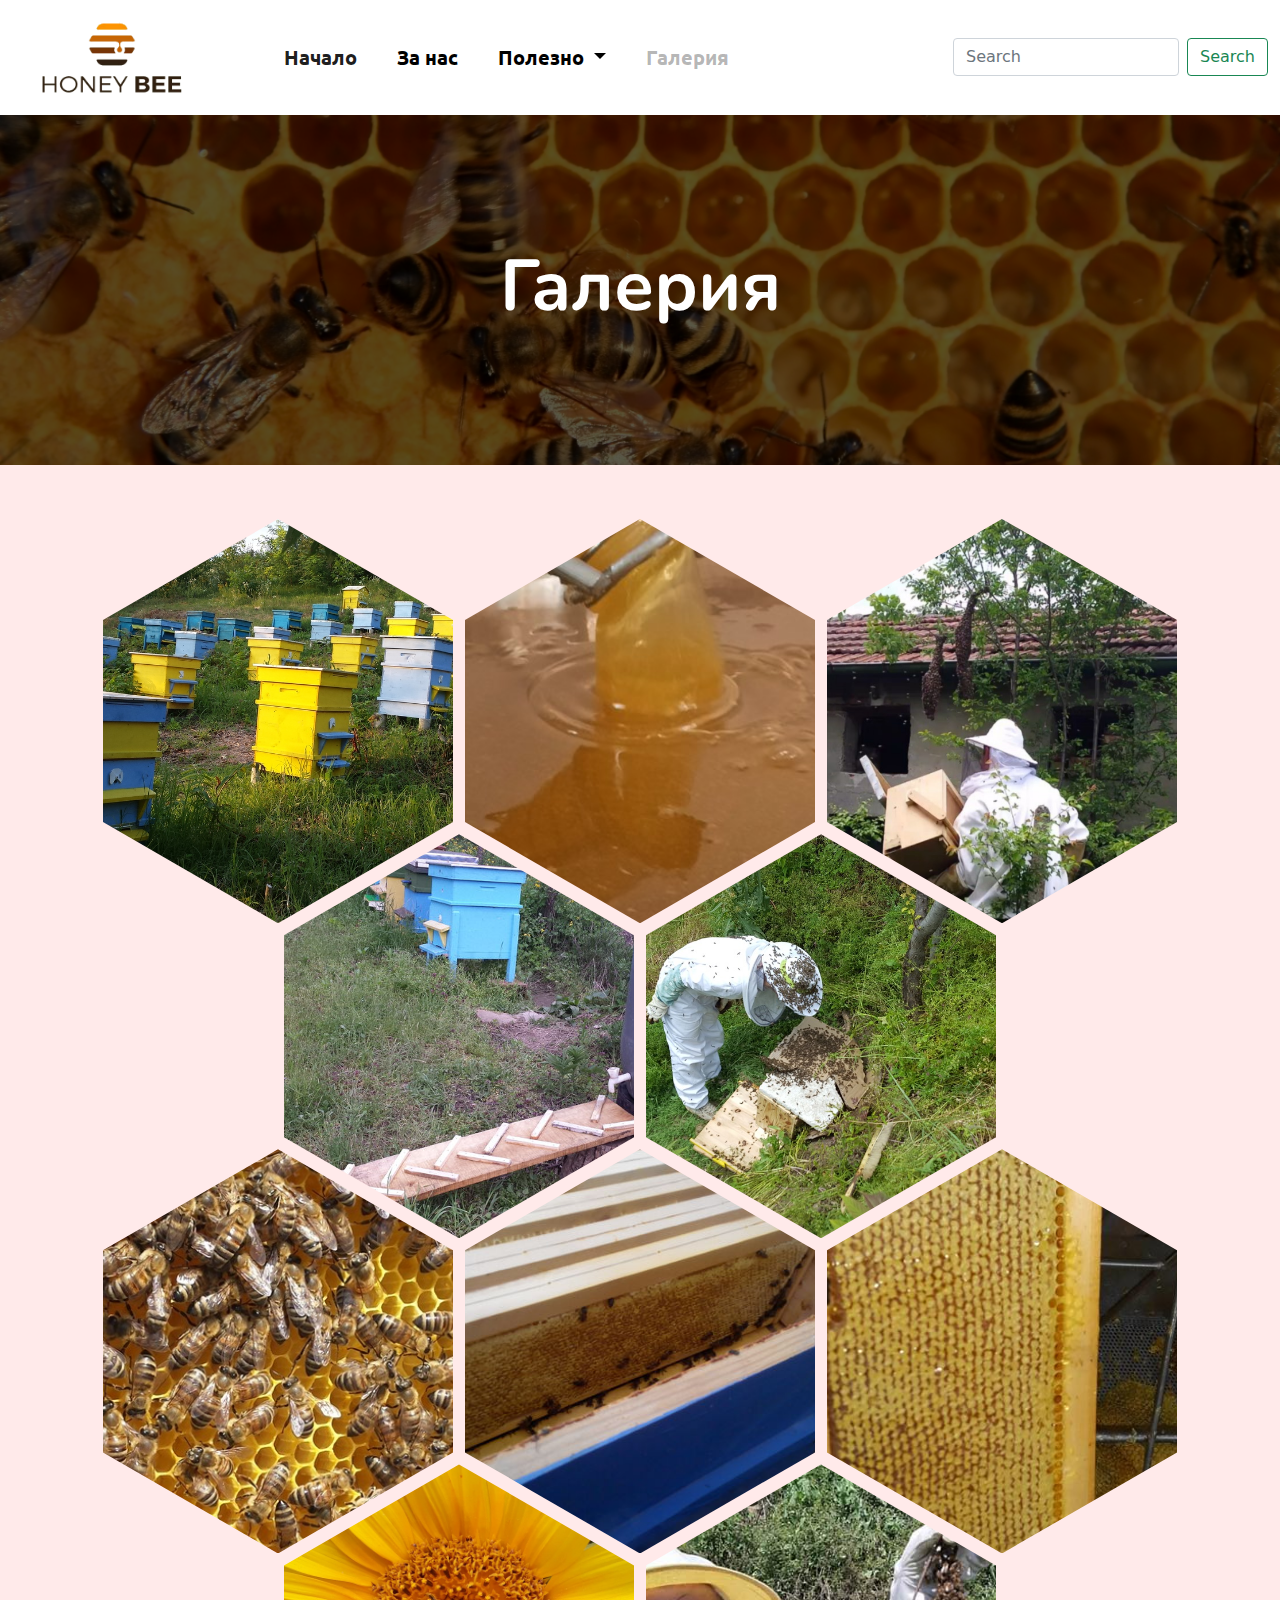
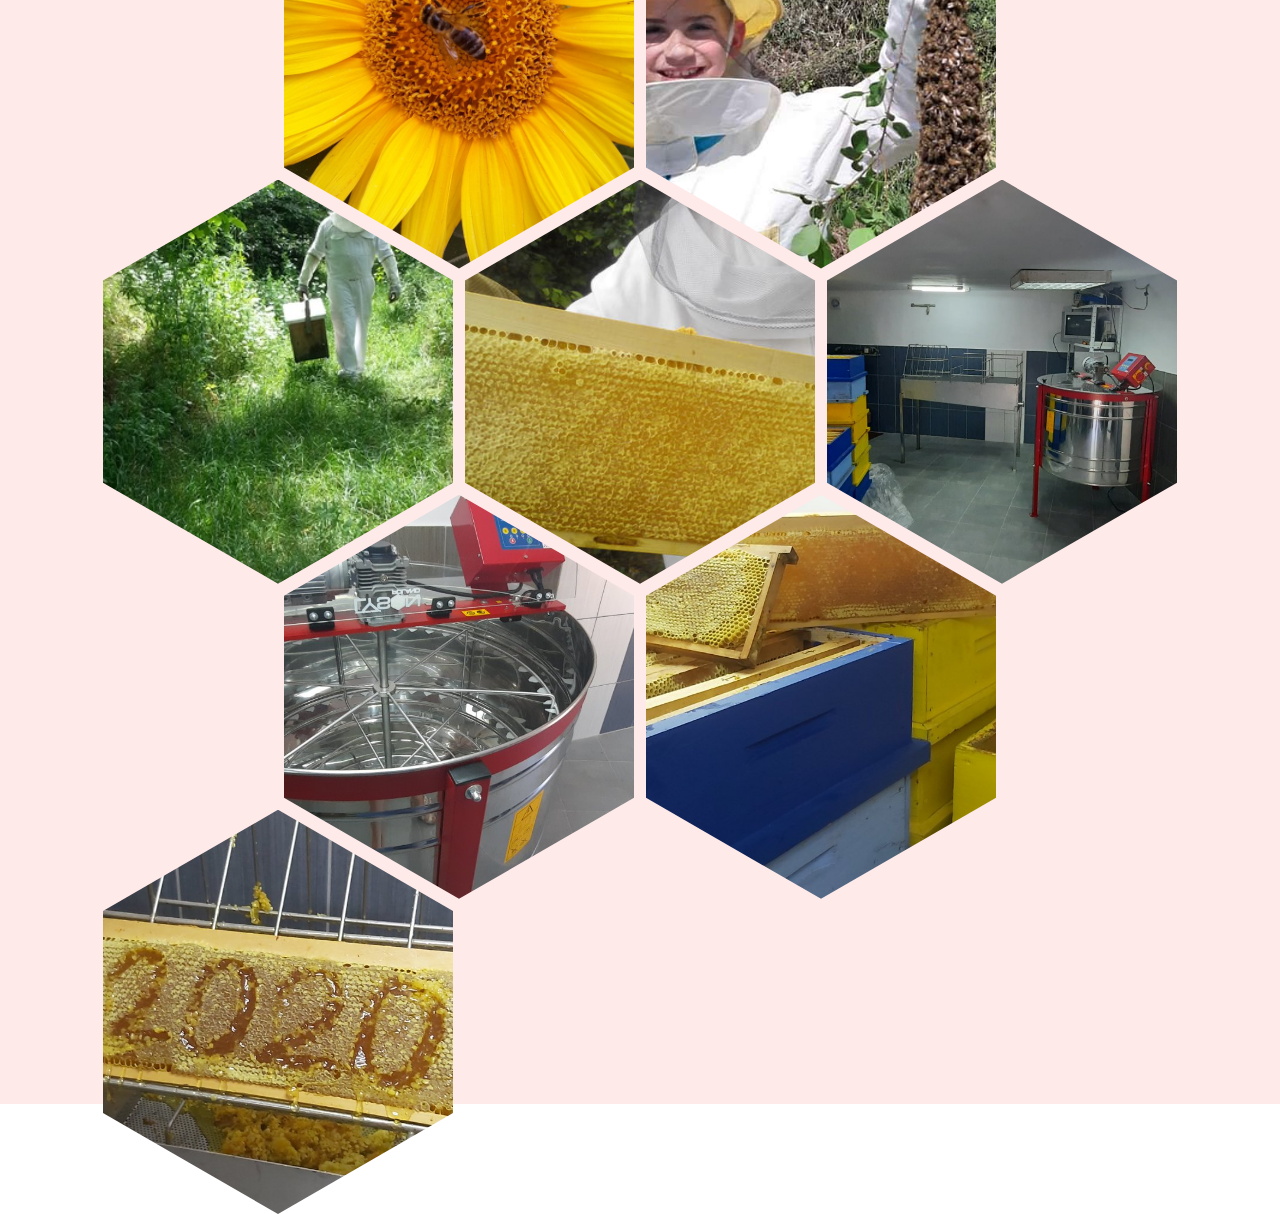
==== gallery.html @ 7897b434 "added gallery" ====
<!DOCTYPE html>
<html lang="en">
<head>
    <title>Siana Template</title>
    <meta charset="utf-8">
    <meta name="viewport" content="width=device-width, initial-scale=1">
    
    <link href="css/bootstrap.min.css" rel="stylesheet">
    <script src="js/bootstrap.min.js"></script>

    <link rel="stylesheet" href="css/main.css">
    <link rel="stylesheet" href="css/gallery.css">

    <link href="css/fontawesome/css/fontawesome.min.css" rel="stylesheet">
    <link href="css/fontawesome/css/brands.min.css" rel="stylesheet">
    <link href="css/fontawesome/css/solid.min.css" rel="stylesheet">
    

    <link rel="preconnect" href="https://fonts.googleapis.com">

    <link rel="preconnect" href="https://fonts.gstatic.com" crossorigin>
    <link href="https://fonts.googleapis.com/css2?family=Ubuntu&display=swap" rel="stylesheet">
    <link rel="preconnect" href="https://fonts.gstatic.com" crossorigin>
    <link href="https://fonts.googleapis.com/css2?family=Nunito:wght@400;700;800&family=PT+Sans:wght@700&family=Source+Sans+Pro:wght@700&display=swap" rel="stylesheet">

    <link rel="stylesheet" href="css/slider/flickity.css">
    <script src="js/slider-flickity/flickity.min.js"></script>

    
</head>
<body>
    <header class="navbar navbar-expand-lg navbar-light py-0 position-relative">
        <div class="container-fluid navbar-container">
            <a class="navbar-brand" href="#">
                <img width="200" height="80" class="d-inline-block align-text-top" src="misc/looo.png" />
            </a>
            <button class="navbar-toggler" type="button" data-bs-toggle="collapse" data-bs-target="#navbarSupportedContent"
                aria-controls="navbarSupportedContent" aria-expanded="false" aria-label="Toggle navigation">
                <span class="navbar-toggler-icon"></span>
            </button>
            <nav class="collapse navbar-collapse ms-5 col-md-8" id="navbarSupportedContent">
                <ul class="navbar-nav me-auto mb-2 mb-lg-0">
                    <li class="nav-item me-4">
                        <a class="nav-link active" aria-current="page" href="#">Начало</a>
                    </li>
                    <li class="nav-item me-4">
                        <a class="nav-link" href="#">За нас</a>
                    </li>
                    <li class="nav-item me-4 dropdown">
                        <a class="nav-link dropdown-toggle" href="history.html" id="navbarDropdown" role="button" data-bs-toggle="dropdown"
                            aria-expanded="false">
                            Полезно
                        </a>
                        <ul class="dropdown-menu" aria-labelledby="navbarDropdown">
                            <li><a class="dropdown-item" href="#">Action</a></li>
                            <li><a class="dropdown-item" href="#">Another action</a></li>
                            <li>
                                <hr class="dropdown-divider">
                            </li>
                            <li><a class="dropdown-item" href="#">Something else here</a></li>
                        </ul>
                    </li>
                    <li class="nav-item me-4">
                        <a class="nav-link disabled" href="#" tabindex="-1" aria-disabled="true">Галерия</a>
                    </li>
                </ul>
                <form class="d-flex">
                    <input class="form-control me-2" type="search" placeholder="Search" aria-label="Search">
                    <button class="btn btn-outline-success" type="submit">Search</button>
                </form>
            </nav>
        </div>
    </header>
    <section class="heading-title position-relative d-flex flex-column justify-content-center">
        <div class="title-container text-center">
            <h1>Галерия</h1>    
        </div>
    </section>
    <style>
        .heading-title::before {
            content: "";
            position: absolute;
            top: 0; left: 0;
            width: 100%; height: 100%;
            background-image: url(images/gallery/headergallery.jpg);
            background-size: 100% auto;
            background-position: 100% 50%;
            filter: brightness(35%);
        }

        @media (max-width: 600px) {
            .heading-title::before {
                background-size: 200% auto;
                background-position: 35% 50%;
            }
        }
    </style>

    <main class="hex-main">
        <div class="container-xl hex-wrapper pt-5">
            <div class="hex-container">
                <a data-fslightbox="gallery" href="./images/gallery/picture1.jpg" class="hex-cell"><div class="hex-bg" style="background-image: url(images/gallery/picture1.jpg)"></div><h3>Пчелина</h3></a>
                <a data-fslightbox="gallery" href="./images/gallery/picture2.jpg" class="hex-cell"><div class="hex-bg" style="background-image: url(images/gallery/picture2.jpg)"></div><h3>Течащ мед</h3></a>
                <a data-fslightbox="gallery" href="./images/gallery/picture3.jpg" class="hex-cell"><div class="hex-bg" style="background-image: url(images/gallery/picture3.jpg)"></div><h3>Гонене на рояци</h3></a>
                <a data-fslightbox="gallery" href="./images/gallery/picture4.jpg" class="hex-cell"><div class="hex-bg" style="background-image: url(images/gallery/picture4.jpg)"></div><h3>Хранилка за пчели</h3></a>
                <a data-fslightbox="gallery" href="./images/gallery/picture5.jpg" class="hex-cell"><div class="hex-bg" style="background-image: url(images/gallery/picture5.jpg)"></div><h3>Кацащ рояк</h3></a>
                <a data-fslightbox="gallery" href="./images/gallery/picture6.jpg" class="hex-cell"><div class="hex-bg" style="background-image: url(images/gallery/picture6.jpg)"></div><h3>Работни пчели</h3></a>
                <a data-fslightbox="gallery" href="./images/gallery/picture7.jpg" class="hex-cell"><div class="hex-bg" style="background-image: url(images/gallery/picture7.jpg)"></div><h3>Корпус с мед</h3></a>
                <a data-fslightbox="gallery" href="./images/gallery/picture8.jpg" class="hex-cell"><div class="hex-bg" style="background-image: url(images/gallery/picture8.jpg)"></div><h3>Ръчно разпечатване на мед</h3></a>
                <a data-fslightbox="gallery" href="./images/gallery/picture9.jpg" class="hex-cell"><div class="hex-bg" style="background-image: url(images/gallery/picture9.jpg)"></div><h3>Пчела на работа</h3></a>
                <a data-fslightbox="gallery" href="./images/gallery/picture10.jpg" class="hex-cell"><div class="hex-bg" style="background-image: url(images/gallery/picture10.jpg); background-size: 250% auto;"></div><h3>Малък пчелар</h3></a>
                <a data-fslightbox="gallery" href="./images/gallery/picture11.jpg" class="hex-cell"><div class="hex-bg" style="background-image: url(images/gallery/picture11.jpg)"></div><h3>Носи</h3></a>
                <a data-fslightbox="gallery" href="./images/gallery/picture12.jpg" class="hex-cell"><div class="hex-bg" style="background-image: url(images/gallery/picture12.jpg)"></div><h3>Пълна пита</h3></a>
                <a data-fslightbox="gallery" href="./images/gallery/picture13.jpg" class="hex-cell"><div class="hex-bg" style="background-image: url(images/gallery/picture13.jpg); background-size: 270% auto;"></div><h3>Лаборатория за вадене на мед</h3></a>
                <a data-fslightbox="gallery" href="./images/gallery/picture14.jpg" class="hex-cell"><div class="hex-bg" style="background-image: url(images/gallery/picture14.jpg); background-size: 270% auto;"></div><h3>Центрофуга</h3></a>
                <a data-fslightbox="gallery" href="./images/gallery/picture15.jpg" class="hex-cell"><div class="hex-bg" style="background-image: url(images/gallery/picture15.jpg); background-size: 270% auto;"></div><h3>Мед в магазини</h3></a>
                <a data-fslightbox="gallery" href="./images/gallery/picture16.jpg" class="hex-cell"><div class="hex-bg" style="background-image: url(images/gallery/picture16.jpg); background-size: 270% auto;"></div><h3>2020 партида</h3></a>
            </div>
        </div>
    </main>

    <footer>
    </footer>

    <script src="js/fslightbox/fslightbox.js"></script>
    <script>
        window.addEventListener('load', (event) => {
            centerHexGallery();
        });
        window.addEventListener('resize', (event) => {
            centerHexGallery();
        });

        function centerHexGallery()
        {
            document.querySelector(".hex-container").style.marginLeft = "0px";

            let hexMargin = parseInt(
                getComputedStyle(
                    document.querySelector(".hex-wrapper")
                ).getPropertyValue('--m')) / 2;
            let hexWidth = document.querySelector(".hex-cell").offsetWidth / 2;
            hexWidth += hexMargin * 2;
            let hexContainerWidth = document.querySelector(".hex-container").offsetWidth;

            let cellsCount = Math.floor(hexContainerWidth / hexWidth);
            let whitespace = hexContainerWidth - (cellsCount * hexWidth);;
            
            document.querySelector(".hex-container").style.marginLeft = (whitespace / 2) + "px";
        }
        
    </script>
</body>
</html>
---- css/main.css ----
html, body
{
    overflow-x: hidden;
}

main {
    background-color: rgb(255 234 234);
}

.nomargin
{
    margin-right: 0px !important;
    margin-left: 0px !important;
}

.nopadding
{
    padding-right: 0px !important;
    padding-left: 0px !important;
}

.flip
{
    transform: scaleY(-1);
}

p {
    font-family: "Nunito", arial, sans-serif;
    font-weight: 400;
    font-size: 18px; 
}


@font-face {
    font-family: 'FuturaPT';
    src: url('../fonts/futuraptbold-webfont.woff2') format('woff2'),
         url('../fonts/futuraptbold-webfont.woff') format('woff');
    font-weight: bold;
    font-style: normal;

}

@font-face {
    font-family: 'FuturaPT';
    src: url('../fonts/futuraptheavy-webfont.woff2') format('woff2'),
         url('../futuraptheavy-webfont.woff') format('woff');
    font-weight: bolder;
    font-style: normal;
}

/* Navigation and header START*/
.nav-item {
    font-family: 'Ubuntu', sans-serif;
    font-size: 20px;
    font-weight: 700;
}

.navbar-light .navbar-nav .nav-link {
    color: black;
}

.navbar-light .navbar-nav .nav-link:hover {
    color: rgb(116, 49, 49);
}

.navbar-container {
    position: unset;
    top: 10px;
}

@media (min-width: 1350px) {
    header.navbar {
        margin: 0 10%;
    }
}

@media (min-width: 1000px) {
    .navbar-container {
        position: absolute;
    }
}
/* Navigation and header END */

section.page-heading .flickity-button
{
    top: 35% !important;
}

/* Landing page START*/
section.page-heading {
    padding-top: 0px;
    background-image: url(../images/bg-blob3.png);
    background-position: center left;
    background-repeat: no-repeat; 
    background-size: 10% auto;
}

h1.page-heading {
    font-family: "Nunito", arial, sans-serif;
    font-weight: 900;
    font-size: 66px;
}

p.page-heading-text {
    font-family: "Nunito", arial, sans-serif;
    font-weight: 400;
    font-size: 18px;
    margin-bottom: 35px;
}

.orange-text {
    color: #ff9f0d;
}

@media (min-width: 1000px) {
    section.page-heading {
        padding-top: 130px;
    }
}

@media (max-width: 1200px) {
    .page-heading-image {
        width: 75%;
    }
    
    main {
        background-size: 115% auto;
    }
}

.gradient-btn {
    width: 200px;
    font-size: 16px;
    font-weight: 600;
    color: #fff;
    cursor: pointer;
    height: 100px;
    text-align:center;
    border: none;
    background-size: 300% 100%;
    border-radius: 50px;
    moz-transition: all .4s ease-in-out;
    -o-transition: all .4s ease-in-out;
    -webkit-transition: all .4s ease-in-out;
    transition: all .4s ease-in-out;
    padding: 10px 20px;
    text-decoration: inherit;
    color: white;
    cursor: pointer;
}

.gradient-btn.orange-btn {
    background: rgb(242,105,0);
    background: linear-gradient(90deg ,rgb(255 124 124) 26%, rgb(255 214 121) 100%, rgb(255 187 91) 100%);
    box-shadow: 0 5px 15px rgb(242 97 103 / 40%);
}

.gradient-btn:hover {
    background-position: 100% 0;
    moz-transition: all .4s ease-in-out;
    -o-transition: all .4s ease-in-out;
    -webkit-transition: all .4s ease-in-out;
    transition: all .4s ease-in-out;
    color: black;
}

section.heading-title {
    height: 350px;
    width: 100%;
    margin-top: 0px;
}

@media (min-width: 1000px) {
    section.heading-title {
        margin-top: 130px;
    }
}

.heading-title .title-container {
    z-index: 10;
    width: 100%;
    height: auto;
    text-align: center;
    position: relative;
}

@media (min-width: 1000px) {
    section.heading-title {
        margin-top: 115px;
    }
}

section.heading-title h1 {
    font-family: 'Nunito', arial;
    font-weight: bolder;
    font-size: 72px;
    color:white;
} 

html, body {
    overflow: unset;
}
---- css/gallery.css ----
/* .image-container {
    padding: 25px;
    padding-bottom: 10px;
}

.image-container img {
    width: 100%;
    border-radius: 15px;
    max-height:600px;
}

.image-card {
    border-radius: 15px;
    margin-bottom: 25px;
}

.image-card.orange1 {
    background-color: #ffd08a;
}

.image-card.orange2 {
    background-color: #ffbb50;
}

.image-card.pink1 {
    background-color: #eaa6a6;
}

.image-card h5 {
    padding-left: 25px;
    font-family: 'Ubuntu', arial;
    font-weight: bolder;
}

.image-caption {
    height: 40px;
    line-height: 40px;
}

.image-caption i {
    font-size: 15px;
    color: rgb(129, 84, 0);
} */

main {
    height: auto;
    padding-bottom: 500px;
}

.hex-wrapper {
    display: flex; /* we will talk about this later ... */
    width: auto;
    height: auto;
    --s: 350px;  /* size  */
    --m: 6px;   /* margin */
    --f: calc(var(--s) * 1.732 + 4 * var(--m) - 1px);  /* */
}

@media (max-width: 1250px)
{
    .hex-wrapper {
        --s: 250px;  /* size  */
        --m: 6px;   /* margin */
    }
}

@media (max-width: 500px)
{
    .hex-wrapper {
        --s: 215px;  /* size  */
        --m: 6px;   /* margin */
    }
}

.hex-container {
    font-size: 0; /* disable white space between inline block element */
}

.hex-container .hex-cell {
    width: var(--s);
    margin: var(--m);
    height: calc(var(--s) * 1.1547);
    display: inline-block;
    font-size: initial; /* we reset the font-size if we want to add some content */
    clip-path: polygon(0% 25%, 0% 75%, 50% 100%, 100% 75%, 100% 25%, 50% 0%);
    cursor: pointer;
    margin-bottom: calc(var(--m) - var(--s) * 0.2886);
    position: relative;
}

.hex-container::before {
    content: "";
    width: calc(var(--s)/2 + var(--m));
    float: left;
    height: 100%;
    shape-outside: repeating-linear-gradient(#0000 0 calc(var(--f) - 3px),#000 0 var(--f));
}

.hex-bg {
    background-color: rgba(255, 0, 0, 0);
    background-repeat: no-repeat;
    background-size: 210% auto;
    background-position: center center;
    z-index: 10;
    height: 100%;
    width: 100%;
    transition: all 0.5s;
}

.hex-cell img {
    width: 250%;
    cursor: pointer;
}

.hex-cell:hover .hex-bg {
    filter: brightness(35%);
}

.hex-cell h3 {
    position: absolute;
    top: 45%;
    width: 100%;
    text-align: center;
    color: white;
    font-family: "Ubuntu", arial;
    font-weight: bolder;
    opacity: 0;
    z-index: 100;
    transition: opacity 0.5s;
}

.hex-cell:hover h3 {
    opacity: 1;
}

.hex-caption {
    height: 100%;
    position: relative;
}

.hex-main {
    padding-bottom: 300px;
}
---- css/fontawesome/css/brands.min.css ----
/*!
 * Font Awesome Free 6.2.0 by @fontawesome - https://fontawesome.com
 * License - https://fontawesome.com/license/free (Icons: CC BY 4.0, Fonts: SIL OFL 1.1, Code: MIT License)
 * Copyright 2022 Fonticons, Inc.
 */
:host,:root{--fa-style-family-brands:"Font Awesome 6 Brands";--fa-font-brands:normal 400 1em/1 "Font Awesome 6 Brands"}@font-face{font-family:"Font Awesome 6 Brands";font-style:normal;font-weight:400;font-display:block;src:url(../webfonts/fa-brands-400.woff2) format("woff2"),url(../webfonts/fa-brands-400.ttf) format("truetype")}.fa-brands,.fab{font-weight:400}.fa-monero:before{content:"\f3d0"}.fa-hooli:before{content:"\f427"}.fa-yelp:before{content:"\f1e9"}.fa-cc-visa:before{content:"\f1f0"}.fa-lastfm:before{content:"\f202"}.fa-shopware:before{content:"\f5b5"}.fa-creative-commons-nc:before{content:"\f4e8"}.fa-aws:before{content:"\f375"}.fa-redhat:before{content:"\f7bc"}.fa-yoast:before{content:"\f2b1"}.fa-cloudflare:before{content:"\e07d"}.fa-ups:before{content:"\f7e0"}.fa-wpexplorer:before{content:"\f2de"}.fa-dyalog:before{content:"\f399"}.fa-bity:before{content:"\f37a"}.fa-stackpath:before{content:"\f842"}.fa-buysellads:before{content:"\f20d"}.fa-first-order:before{content:"\f2b0"}.fa-modx:before{content:"\f285"}.fa-guilded:before{content:"\e07e"}.fa-vnv:before{content:"\f40b"}.fa-js-square:before,.fa-square-js:before{content:"\f3b9"}.fa-microsoft:before{content:"\f3ca"}.fa-qq:before{content:"\f1d6"}.fa-orcid:before{content:"\f8d2"}.fa-java:before{content:"\f4e4"}.fa-invision:before{content:"\f7b0"}.fa-creative-commons-pd-alt:before{content:"\f4ed"}.fa-centercode:before{content:"\f380"}.fa-glide-g:before{content:"\f2a6"}.fa-drupal:before{content:"\f1a9"}.fa-hire-a-helper:before{content:"\f3b0"}.fa-creative-commons-by:before{content:"\f4e7"}.fa-unity:before{content:"\e049"}.fa-whmcs:before{content:"\f40d"}.fa-rocketchat:before{content:"\f3e8"}.fa-vk:before{content:"\f189"}.fa-untappd:before{content:"\f405"}.fa-mailchimp:before{content:"\f59e"}.fa-css3-alt:before{content:"\f38b"}.fa-reddit-square:before,.fa-square-reddit:before{content:"\f1a2"}.fa-vimeo-v:before{content:"\f27d"}.fa-contao:before{content:"\f26d"}.fa-square-font-awesome:before{content:"\e5ad"}.fa-deskpro:before{content:"\f38f"}.fa-sistrix:before{content:"\f3ee"}.fa-instagram-square:before,.fa-square-instagram:before{content:"\e055"}.fa-battle-net:before{content:"\f835"}.fa-the-red-yeti:before{content:"\f69d"}.fa-hacker-news-square:before,.fa-square-hacker-news:before{content:"\f3af"}.fa-edge:before{content:"\f282"}.fa-napster:before{content:"\f3d2"}.fa-snapchat-square:before,.fa-square-snapchat:before{content:"\f2ad"}.fa-google-plus-g:before{content:"\f0d5"}.fa-artstation:before{content:"\f77a"}.fa-markdown:before{content:"\f60f"}.fa-sourcetree:before{content:"\f7d3"}.fa-google-plus:before{content:"\f2b3"}.fa-diaspora:before{content:"\f791"}.fa-foursquare:before{content:"\f180"}.fa-stack-overflow:before{content:"\f16c"}.fa-github-alt:before{content:"\f113"}.fa-phoenix-squadron:before{content:"\f511"}.fa-pagelines:before{content:"\f18c"}.fa-algolia:before{content:"\f36c"}.fa-red-river:before{content:"\f3e3"}.fa-creative-commons-sa:before{content:"\f4ef"}.fa-safari:before{content:"\f267"}.fa-google:before{content:"\f1a0"}.fa-font-awesome-alt:before,.fa-square-font-awesome-stroke:before{content:"\f35c"}.fa-atlassian:before{content:"\f77b"}.fa-linkedin-in:before{content:"\f0e1"}.fa-digital-ocean:before{content:"\f391"}.fa-nimblr:before{content:"\f5a8"}.fa-chromecast:before{content:"\f838"}.fa-evernote:before{content:"\f839"}.fa-hacker-news:before{content:"\f1d4"}.fa-creative-commons-sampling:before{content:"\f4f0"}.fa-adversal:before{content:"\f36a"}.fa-creative-commons:before{content:"\f25e"}.fa-watchman-monitoring:before{content:"\e087"}.fa-fonticons:before{content:"\f280"}.fa-weixin:before{content:"\f1d7"}.fa-shirtsinbulk:before{content:"\f214"}.fa-codepen:before{content:"\f1cb"}.fa-git-alt:before{content:"\f841"}.fa-lyft:before{content:"\f3c3"}.fa-rev:before{content:"\f5b2"}.fa-windows:before{content:"\f17a"}.fa-wizards-of-the-coast:before{content:"\f730"}.fa-square-viadeo:before,.fa-viadeo-square:before{content:"\f2aa"}.fa-meetup:before{content:"\f2e0"}.fa-centos:before{content:"\f789"}.fa-adn:before{content:"\f170"}.fa-cloudsmith:before{content:"\f384"}.fa-pied-piper-alt:before{content:"\f1a8"}.fa-dribbble-square:before,.fa-square-dribbble:before{content:"\f397"}.fa-codiepie:before{content:"\f284"}.fa-node:before{content:"\f419"}.fa-mix:before{content:"\f3cb"}.fa-steam:before{content:"\f1b6"}.fa-cc-apple-pay:before{content:"\f416"}.fa-scribd:before{content:"\f28a"}.fa-openid:before{content:"\f19b"}.fa-instalod:before{content:"\e081"}.fa-expeditedssl:before{content:"\f23e"}.fa-sellcast:before{content:"\f2da"}.fa-square-twitter:before,.fa-twitter-square:before{content:"\f081"}.fa-r-project:before{content:"\f4f7"}.fa-delicious:before{content:"\f1a5"}.fa-freebsd:before{content:"\f3a4"}.fa-vuejs:before{content:"\f41f"}.fa-accusoft:before{content:"\f369"}.fa-ioxhost:before{content:"\f208"}.fa-fonticons-fi:before{content:"\f3a2"}.fa-app-store:before{content:"\f36f"}.fa-cc-mastercard:before{content:"\f1f1"}.fa-itunes-note:before{content:"\f3b5"}.fa-golang:before{content:"\e40f"}.fa-kickstarter:before{content:"\f3bb"}.fa-grav:before{content:"\f2d6"}.fa-weibo:before{content:"\f18a"}.fa-uncharted:before{content:"\e084"}.fa-firstdraft:before{content:"\f3a1"}.fa-square-youtube:before,.fa-youtube-square:before{content:"\f431"}.fa-wikipedia-w:before{content:"\f266"}.fa-rendact:before,.fa-wpressr:before{content:"\f3e4"}.fa-angellist:before{content:"\f209"}.fa-galactic-republic:before{content:"\f50c"}.fa-nfc-directional:before{content:"\e530"}.fa-skype:before{content:"\f17e"}.fa-joget:before{content:"\f3b7"}.fa-fedora:before{content:"\f798"}.fa-stripe-s:before{content:"\f42a"}.fa-meta:before{content:"\e49b"}.fa-laravel:before{content:"\f3bd"}.fa-hotjar:before{content:"\f3b1"}.fa-bluetooth-b:before{content:"\f294"}.fa-sticker-mule:before{content:"\f3f7"}.fa-creative-commons-zero:before{content:"\f4f3"}.fa-hips:before{content:"\f452"}.fa-behance:before{content:"\f1b4"}.fa-reddit:before{content:"\f1a1"}.fa-discord:before{content:"\f392"}.fa-chrome:before{content:"\f268"}.fa-app-store-ios:before{content:"\f370"}.fa-cc-discover:before{content:"\f1f2"}.fa-wpbeginner:before{content:"\f297"}.fa-confluence:before{content:"\f78d"}.fa-mdb:before{content:"\f8ca"}.fa-dochub:before{content:"\f394"}.fa-accessible-icon:before{content:"\f368"}.fa-ebay:before{content:"\f4f4"}.fa-amazon:before{content:"\f270"}.fa-unsplash:before{content:"\e07c"}.fa-yarn:before{content:"\f7e3"}.fa-square-steam:before,.fa-steam-square:before{content:"\f1b7"}.fa-500px:before{content:"\f26e"}.fa-square-vimeo:before,.fa-vimeo-square:before{content:"\f194"}.fa-asymmetrik:before{content:"\f372"}.fa-font-awesome-flag:before,.fa-font-awesome-logo-full:before,.fa-font-awesome:before{content:"\f2b4"}.fa-gratipay:before{content:"\f184"}.fa-apple:before{content:"\f179"}.fa-hive:before{content:"\e07f"}.fa-gitkraken:before{content:"\f3a6"}.fa-keybase:before{content:"\f4f5"}.fa-apple-pay:before{content:"\f415"}.fa-padlet:before{content:"\e4a0"}.fa-amazon-pay:before{content:"\f42c"}.fa-github-square:before,.fa-square-github:before{content:"\f092"}.fa-stumbleupon:before{content:"\f1a4"}.fa-fedex:before{content:"\f797"}.fa-phoenix-framework:before{content:"\f3dc"}.fa-shopify:before{content:"\e057"}.fa-neos:before{content:"\f612"}.fa-hackerrank:before{content:"\f5f7"}.fa-researchgate:before{content:"\f4f8"}.fa-swift:before{content:"\f8e1"}.fa-angular:before{content:"\f420"}.fa-speakap:before{content:"\f3f3"}.fa-angrycreative:before{content:"\f36e"}.fa-y-combinator:before{content:"\f23b"}.fa-empire:before{content:"\f1d1"}.fa-envira:before{content:"\f299"}.fa-gitlab-square:before,.fa-square-gitlab:before{content:"\e5ae"}.fa-studiovinari:before{content:"\f3f8"}.fa-pied-piper:before{content:"\f2ae"}.fa-wordpress:before{content:"\f19a"}.fa-product-hunt:before{content:"\f288"}.fa-firefox:before{content:"\f269"}.fa-linode:before{content:"\f2b8"}.fa-goodreads:before{content:"\f3a8"}.fa-odnoklassniki-square:before,.fa-square-odnoklassniki:before{content:"\f264"}.fa-jsfiddle:before{content:"\f1cc"}.fa-sith:before{content:"\f512"}.fa-themeisle:before{content:"\f2b2"}.fa-page4:before{content:"\f3d7"}.fa-hashnode:before{content:"\e499"}.fa-react:before{content:"\f41b"}.fa-cc-paypal:before{content:"\f1f4"}.fa-squarespace:before{content:"\f5be"}.fa-cc-stripe:before{content:"\f1f5"}.fa-creative-commons-share:before{content:"\f4f2"}.fa-bitcoin:before{content:"\f379"}.fa-keycdn:before{content:"\f3ba"}.fa-opera:before{content:"\f26a"}.fa-itch-io:before{content:"\f83a"}.fa-umbraco:before{content:"\f8e8"}.fa-galactic-senate:before{content:"\f50d"}.fa-ubuntu:before{content:"\f7df"}.fa-draft2digital:before{content:"\f396"}.fa-stripe:before{content:"\f429"}.fa-houzz:before{content:"\f27c"}.fa-gg:before{content:"\f260"}.fa-dhl:before{content:"\f790"}.fa-pinterest-square:before,.fa-square-pinterest:before{content:"\f0d3"}.fa-xing:before{content:"\f168"}.fa-blackberry:before{content:"\f37b"}.fa-creative-commons-pd:before{content:"\f4ec"}.fa-playstation:before{content:"\f3df"}.fa-quinscape:before{content:"\f459"}.fa-less:before{content:"\f41d"}.fa-blogger-b:before{content:"\f37d"}.fa-opencart:before{content:"\f23d"}.fa-vine:before{content:"\f1ca"}.fa-paypal:before{content:"\f1ed"}.fa-gitlab:before{content:"\f296"}.fa-typo3:before{content:"\f42b"}.fa-reddit-alien:before{content:"\f281"}.fa-yahoo:before{content:"\f19e"}.fa-dailymotion:before{content:"\e052"}.fa-affiliatetheme:before{content:"\f36b"}.fa-pied-piper-pp:before{content:"\f1a7"}.fa-bootstrap:before{content:"\f836"}.fa-odnoklassniki:before{content:"\f263"}.fa-nfc-symbol:before{content:"\e531"}.fa-ethereum:before{content:"\f42e"}.fa-speaker-deck:before{content:"\f83c"}.fa-creative-commons-nc-eu:before{content:"\f4e9"}.fa-patreon:before{content:"\f3d9"}.fa-avianex:before{content:"\f374"}.fa-ello:before{content:"\f5f1"}.fa-gofore:before{content:"\f3a7"}.fa-bimobject:before{content:"\f378"}.fa-facebook-f:before{content:"\f39e"}.fa-google-plus-square:before,.fa-square-google-plus:before{content:"\f0d4"}.fa-mandalorian:before{content:"\f50f"}.fa-first-order-alt:before{content:"\f50a"}.fa-osi:before{content:"\f41a"}.fa-google-wallet:before{content:"\f1ee"}.fa-d-and-d-beyond:before{content:"\f6ca"}.fa-periscope:before{content:"\f3da"}.fa-fulcrum:before{content:"\f50b"}.fa-cloudscale:before{content:"\f383"}.fa-forumbee:before{content:"\f211"}.fa-mizuni:before{content:"\f3cc"}.fa-schlix:before{content:"\f3ea"}.fa-square-xing:before,.fa-xing-square:before{content:"\f169"}.fa-bandcamp:before{content:"\f2d5"}.fa-wpforms:before{content:"\f298"}.fa-cloudversify:before{content:"\f385"}.fa-usps:before{content:"\f7e1"}.fa-megaport:before{content:"\f5a3"}.fa-magento:before{content:"\f3c4"}.fa-spotify:before{content:"\f1bc"}.fa-optin-monster:before{content:"\f23c"}.fa-fly:before{content:"\f417"}.fa-aviato:before{content:"\f421"}.fa-itunes:before{content:"\f3b4"}.fa-cuttlefish:before{content:"\f38c"}.fa-blogger:before{content:"\f37c"}.fa-flickr:before{content:"\f16e"}.fa-viber:before{content:"\f409"}.fa-soundcloud:before{content:"\f1be"}.fa-digg:before{content:"\f1a6"}.fa-tencent-weibo:before{content:"\f1d5"}.fa-symfony:before{content:"\f83d"}.fa-maxcdn:before{content:"\f136"}.fa-etsy:before{content:"\f2d7"}.fa-facebook-messenger:before{content:"\f39f"}.fa-audible:before{content:"\f373"}.fa-think-peaks:before{content:"\f731"}.fa-bilibili:before{content:"\e3d9"}.fa-erlang:before{content:"\f39d"}.fa-cotton-bureau:before{content:"\f89e"}.fa-dashcube:before{content:"\f210"}.fa-42-group:before,.fa-innosoft:before{content:"\e080"}.fa-stack-exchange:before{content:"\f18d"}.fa-elementor:before{content:"\f430"}.fa-pied-piper-square:before,.fa-square-pied-piper:before{content:"\e01e"}.fa-creative-commons-nd:before{content:"\f4eb"}.fa-palfed:before{content:"\f3d8"}.fa-superpowers:before{content:"\f2dd"}.fa-resolving:before{content:"\f3e7"}.fa-xbox:before{content:"\f412"}.fa-searchengin:before{content:"\f3eb"}.fa-tiktok:before{content:"\e07b"}.fa-facebook-square:before,.fa-square-facebook:before{content:"\f082"}.fa-renren:before{content:"\f18b"}.fa-linux:before{content:"\f17c"}.fa-glide:before{content:"\f2a5"}.fa-linkedin:before{content:"\f08c"}.fa-hubspot:before{content:"\f3b2"}.fa-deploydog:before{content:"\f38e"}.fa-twitch:before{content:"\f1e8"}.fa-ravelry:before{content:"\f2d9"}.fa-mixer:before{content:"\e056"}.fa-lastfm-square:before,.fa-square-lastfm:before{content:"\f203"}.fa-vimeo:before{content:"\f40a"}.fa-mendeley:before{content:"\f7b3"}.fa-uniregistry:before{content:"\f404"}.fa-figma:before{content:"\f799"}.fa-creative-commons-remix:before{content:"\f4ee"}.fa-cc-amazon-pay:before{content:"\f42d"}.fa-dropbox:before{content:"\f16b"}.fa-instagram:before{content:"\f16d"}.fa-cmplid:before{content:"\e360"}.fa-facebook:before{content:"\f09a"}.fa-gripfire:before{content:"\f3ac"}.fa-jedi-order:before{content:"\f50e"}.fa-uikit:before{content:"\f403"}.fa-fort-awesome-alt:before{content:"\f3a3"}.fa-phabricator:before{content:"\f3db"}.fa-ussunnah:before{content:"\f407"}.fa-earlybirds:before{content:"\f39a"}.fa-trade-federation:before{content:"\f513"}.fa-autoprefixer:before{content:"\f41c"}.fa-whatsapp:before{content:"\f232"}.fa-slideshare:before{content:"\f1e7"}.fa-google-play:before{content:"\f3ab"}.fa-viadeo:before{content:"\f2a9"}.fa-line:before{content:"\f3c0"}.fa-google-drive:before{content:"\f3aa"}.fa-servicestack:before{content:"\f3ec"}.fa-simplybuilt:before{content:"\f215"}.fa-bitbucket:before{content:"\f171"}.fa-imdb:before{content:"\f2d8"}.fa-deezer:before{content:"\e077"}.fa-raspberry-pi:before{content:"\f7bb"}.fa-jira:before{content:"\f7b1"}.fa-docker:before{content:"\f395"}.fa-screenpal:before{content:"\e570"}.fa-bluetooth:before{content:"\f293"}.fa-gitter:before{content:"\f426"}.fa-d-and-d:before{content:"\f38d"}.fa-microblog:before{content:"\e01a"}.fa-cc-diners-club:before{content:"\f24c"}.fa-gg-circle:before{content:"\f261"}.fa-pied-piper-hat:before{content:"\f4e5"}.fa-kickstarter-k:before{content:"\f3bc"}.fa-yandex:before{content:"\f413"}.fa-readme:before{content:"\f4d5"}.fa-html5:before{content:"\f13b"}.fa-sellsy:before{content:"\f213"}.fa-sass:before{content:"\f41e"}.fa-wirsindhandwerk:before,.fa-wsh:before{content:"\e2d0"}.fa-buromobelexperte:before{content:"\f37f"}.fa-salesforce:before{content:"\f83b"}.fa-octopus-deploy:before{content:"\e082"}.fa-medapps:before{content:"\f3c6"}.fa-ns8:before{content:"\f3d5"}.fa-pinterest-p:before{content:"\f231"}.fa-apper:before{content:"\f371"}.fa-fort-awesome:before{content:"\f286"}.fa-waze:before{content:"\f83f"}.fa-cc-jcb:before{content:"\f24b"}.fa-snapchat-ghost:before,.fa-snapchat:before{content:"\f2ab"}.fa-fantasy-flight-games:before{content:"\f6dc"}.fa-rust:before{content:"\e07a"}.fa-wix:before{content:"\f5cf"}.fa-behance-square:before,.fa-square-behance:before{content:"\f1b5"}.fa-supple:before{content:"\f3f9"}.fa-rebel:before{content:"\f1d0"}.fa-css3:before{content:"\f13c"}.fa-staylinked:before{content:"\f3f5"}.fa-kaggle:before{content:"\f5fa"}.fa-space-awesome:before{content:"\e5ac"}.fa-deviantart:before{content:"\f1bd"}.fa-cpanel:before{content:"\f388"}.fa-goodreads-g:before{content:"\f3a9"}.fa-git-square:before,.fa-square-git:before{content:"\f1d2"}.fa-square-tumblr:before,.fa-tumblr-square:before{content:"\f174"}.fa-trello:before{content:"\f181"}.fa-creative-commons-nc-jp:before{content:"\f4ea"}.fa-get-pocket:before{content:"\f265"}.fa-perbyte:before{content:"\e083"}.fa-grunt:before{content:"\f3ad"}.fa-weebly:before{content:"\f5cc"}.fa-connectdevelop:before{content:"\f20e"}.fa-leanpub:before{content:"\f212"}.fa-black-tie:before{content:"\f27e"}.fa-themeco:before{content:"\f5c6"}.fa-python:before{content:"\f3e2"}.fa-android:before{content:"\f17b"}.fa-bots:before{content:"\e340"}.fa-free-code-camp:before{content:"\f2c5"}.fa-hornbill:before{content:"\f592"}.fa-js:before{content:"\f3b8"}.fa-ideal:before{content:"\e013"}.fa-git:before{content:"\f1d3"}.fa-dev:before{content:"\f6cc"}.fa-sketch:before{content:"\f7c6"}.fa-yandex-international:before{content:"\f414"}.fa-cc-amex:before{content:"\f1f3"}.fa-uber:before{content:"\f402"}.fa-github:before{content:"\f09b"}.fa-php:before{content:"\f457"}.fa-alipay:before{content:"\f642"}.fa-youtube:before{content:"\f167"}.fa-skyatlas:before{content:"\f216"}.fa-firefox-browser:before{content:"\e007"}.fa-replyd:before{content:"\f3e6"}.fa-suse:before{content:"\f7d6"}.fa-jenkins:before{content:"\f3b6"}.fa-twitter:before{content:"\f099"}.fa-rockrms:before{content:"\f3e9"}.fa-pinterest:before{content:"\f0d2"}.fa-buffer:before{content:"\f837"}.fa-npm:before{content:"\f3d4"}.fa-yammer:before{content:"\f840"}.fa-btc:before{content:"\f15a"}.fa-dribbble:before{content:"\f17d"}.fa-stumbleupon-circle:before{content:"\f1a3"}.fa-internet-explorer:before{content:"\f26b"}.fa-telegram-plane:before,.fa-telegram:before{content:"\f2c6"}.fa-old-republic:before{content:"\f510"}.fa-square-whatsapp:before,.fa-whatsapp-square:before{content:"\f40c"}.fa-node-js:before{content:"\f3d3"}.fa-edge-legacy:before{content:"\e078"}.fa-slack-hash:before,.fa-slack:before{content:"\f198"}.fa-medrt:before{content:"\f3c8"}.fa-usb:before{content:"\f287"}.fa-tumblr:before{content:"\f173"}.fa-vaadin:before{content:"\f408"}.fa-quora:before{content:"\f2c4"}.fa-reacteurope:before{content:"\f75d"}.fa-medium-m:before,.fa-medium:before{content:"\f23a"}.fa-amilia:before{content:"\f36d"}.fa-mixcloud:before{content:"\f289"}.fa-flipboard:before{content:"\f44d"}.fa-viacoin:before{content:"\f237"}.fa-critical-role:before{content:"\f6c9"}.fa-sitrox:before{content:"\e44a"}.fa-discourse:before{content:"\f393"}.fa-joomla:before{content:"\f1aa"}.fa-mastodon:before{content:"\f4f6"}.fa-airbnb:before{content:"\f834"}.fa-wolf-pack-battalion:before{content:"\f514"}.fa-buy-n-large:before{content:"\f8a6"}.fa-gulp:before{content:"\f3ae"}.fa-creative-commons-sampling-plus:before{content:"\f4f1"}.fa-strava:before{content:"\f428"}.fa-ember:before{content:"\f423"}.fa-canadian-maple-leaf:before{content:"\f785"}.fa-teamspeak:before{content:"\f4f9"}.fa-pushed:before{content:"\f3e1"}.fa-wordpress-simple:before{content:"\f411"}.fa-nutritionix:before{content:"\f3d6"}.fa-wodu:before{content:"\e088"}.fa-google-pay:before{content:"\e079"}.fa-intercom:before{content:"\f7af"}.fa-zhihu:before{content:"\f63f"}.fa-korvue:before{content:"\f42f"}.fa-pix:before{content:"\e43a"}.fa-steam-symbol:before{content:"\f3f6"}
---- css/fontawesome/css/solid.min.css ----
/*!
 * Font Awesome Free 6.2.0 by @fontawesome - https://fontawesome.com
 * License - https://fontawesome.com/license/free (Icons: CC BY 4.0, Fonts: SIL OFL 1.1, Code: MIT License)
 * Copyright 2022 Fonticons, Inc.
 */
:host,:root{--fa-style-family-classic:"Font Awesome 6 Free";--fa-font-solid:normal 900 1em/1 "Font Awesome 6 Free"}@font-face{font-family:"Font Awesome 6 Free";font-style:normal;font-weight:900;font-display:block;src:url(../webfonts/fa-solid-900.woff2) format("woff2"),url(../webfonts/fa-solid-900.ttf) format("truetype")}.fa-solid,.fas{font-weight:900}
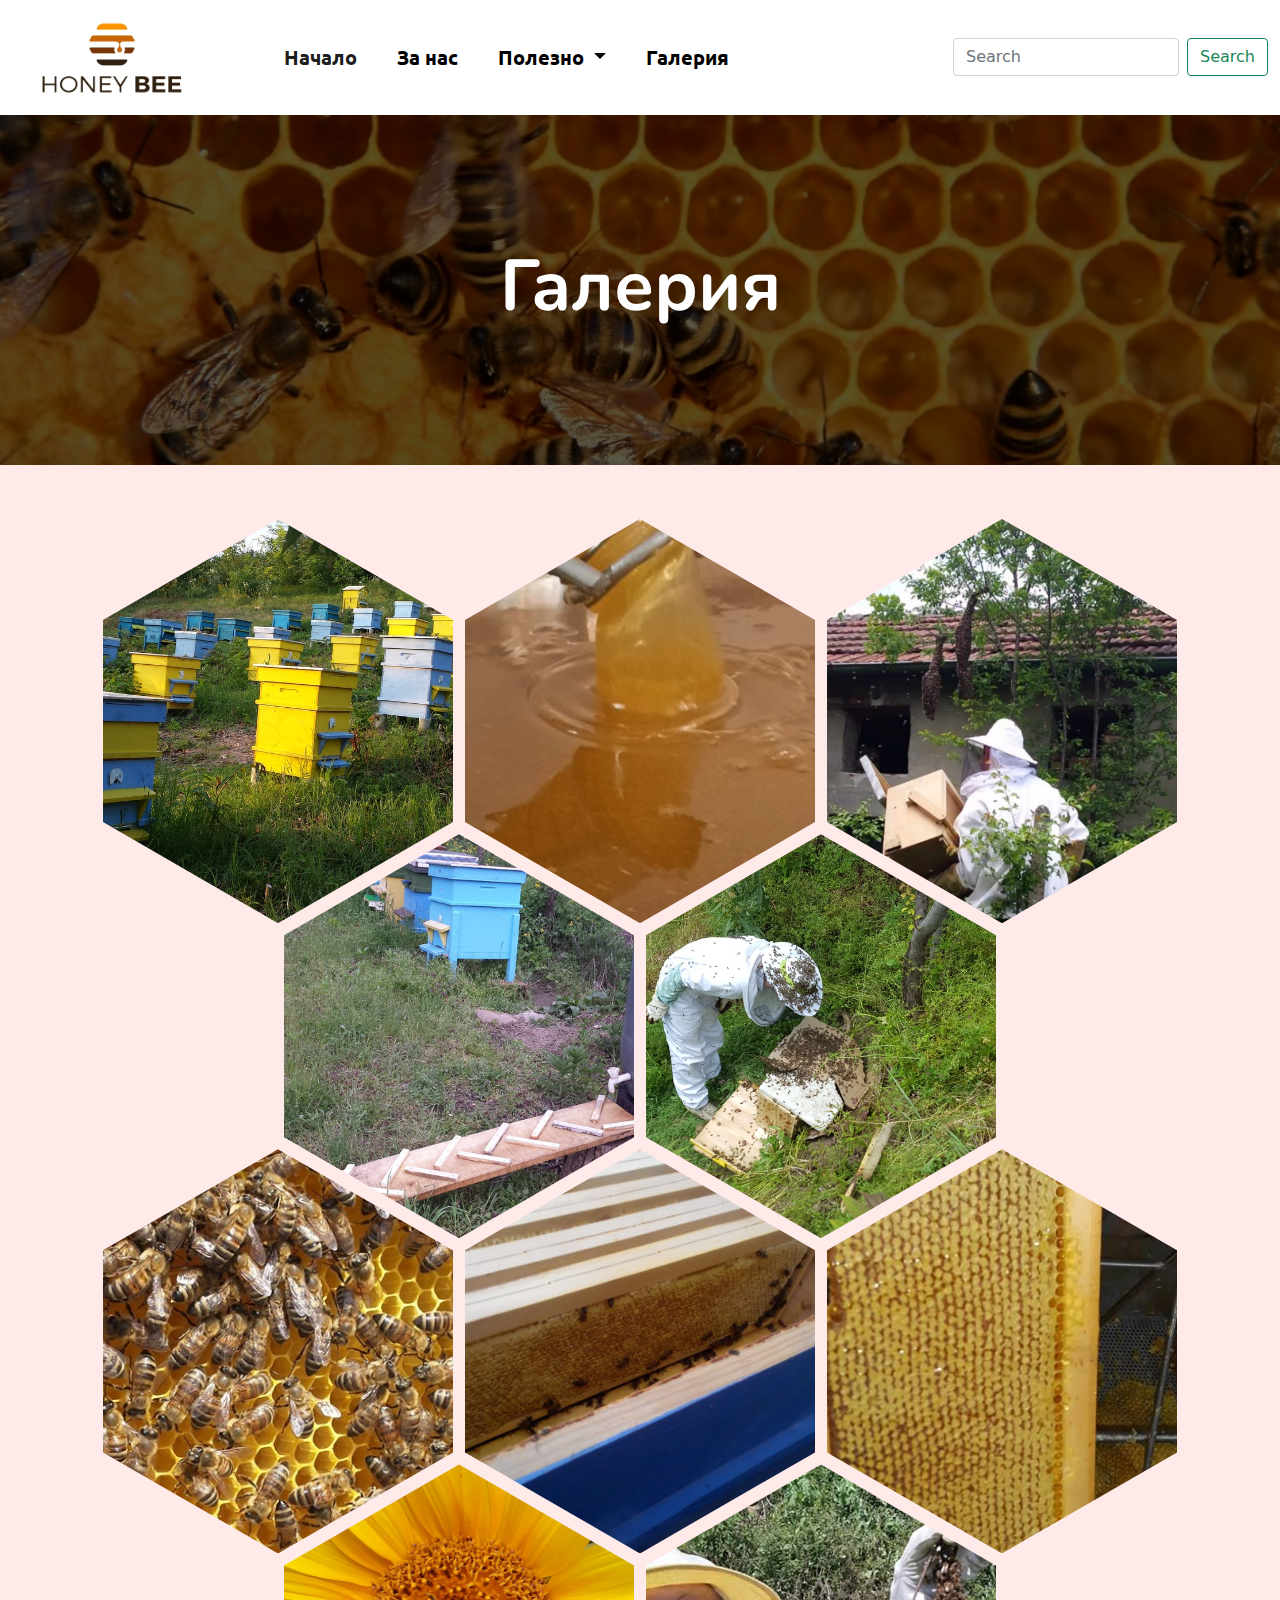
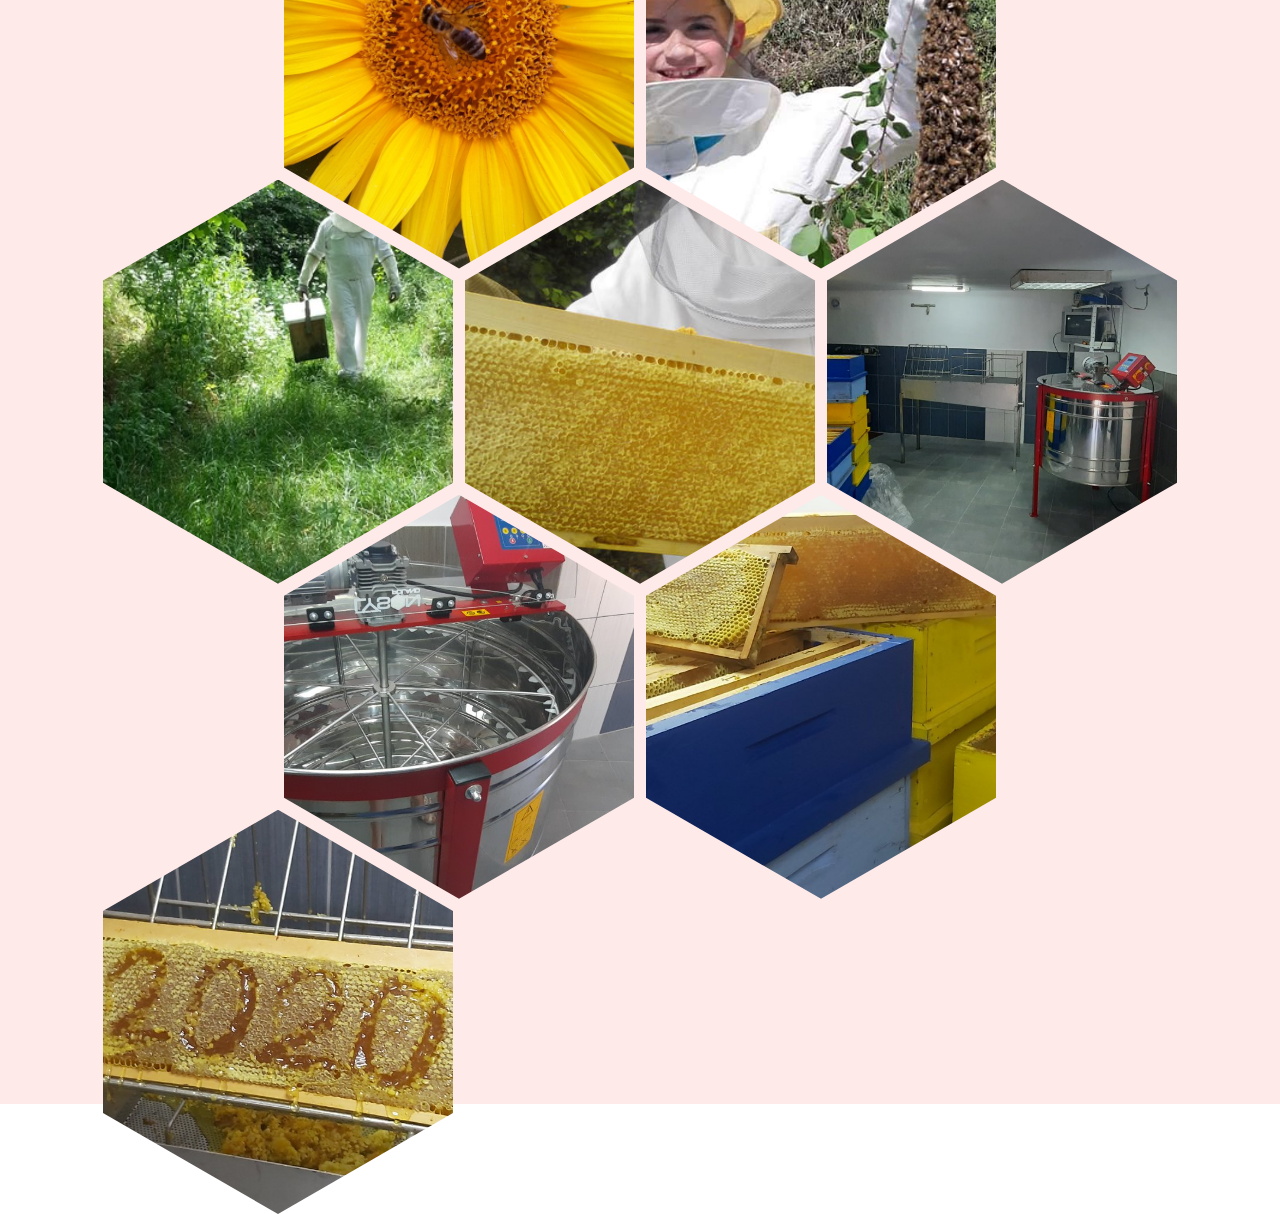
==== commit ac69ed13: "new" ====
--- a/gallery.html
+++ b/gallery.html
@@ -41,10 +41,10 @@
             <nav class="collapse navbar-collapse ms-5 col-md-8" id="navbarSupportedContent">
                 <ul class="navbar-nav me-auto mb-2 mb-lg-0">
                     <li class="nav-item me-4">
-                        <a class="nav-link active" aria-current="page" href="#">Начало</a>
+                        <a class="nav-link active" aria-current="page" href="index.html">Начало</a>
                     </li>
                     <li class="nav-item me-4">
-                        <a class="nav-link" href="#">За нас</a>
+                        <a class="nav-link" href="history.html">За нас</a>
                     </li>
                     <li class="nav-item me-4 dropdown">
                         <a class="nav-link dropdown-toggle" href="history.html" id="navbarDropdown" role="button" data-bs-toggle="dropdown"
@@ -52,16 +52,13 @@
                             Полезно
                         </a>
                         <ul class="dropdown-menu" aria-labelledby="navbarDropdown">
-                            <li><a class="dropdown-item" href="#">Action</a></li>
-                            <li><a class="dropdown-item" href="#">Another action</a></li>
-                            <li>
-                                <hr class="dropdown-divider">
-                            </li>
-                            <li><a class="dropdown-item" href="#">Something else here</a></li>
+                            <li><a class="dropdown-item" href="recipes.html">Рецепти</a></li>
+                            <li><a class="dropdown-item" href="honey.html">За меда</a></li>
+                            <li><a class="dropdown-item" href="faq.html">Въпроси</a></li>
                         </ul>
                     </li>
                     <li class="nav-item me-4">
-                        <a class="nav-link disabled" href="#" tabindex="-1" aria-disabled="true">Галерия</a>
+                        <a class="nav-link" href="gallery.html" tabindex="-1" aria-disabled="true">Галерия</a>
                     </li>
                 </ul>
                 <form class="d-flex">
--- a/css/main.css
+++ b/css/main.css
@@ -49,6 +49,50 @@
 }
 
 /* Navigation and header START*/
+
+.nav-btn, .navbar-toggler {
+    width: 60px;
+    height: 60px;
+    border-radius: 50%;
+    background-color: #ffdbdb;
+    border: unset;
+    -webkit-box-shadow: 0px 0px 19px -1px rgba(0,0,0,0.41); 
+    box-shadow: 0px 0px 19px -1px rgba(0,0,0,0.41);
+}
+
+.navbar-toggler-icon {
+    background-image: unset !important;
+}
+
+.navbar-toggler-icon i {
+    font-size: 28px;
+}
+
+.navbar-toggler-icon.collapsed i.closed {
+    display: none;
+    font-size: 28px;
+}
+
+.navbar-toggler-icon.collapsed i.opened {
+    display: block;
+    font-size: 28px;
+}
+
+.navbar-toggler-icon:not(.collapsed) i.closed {
+    display: none;
+    font-size: 28px;
+}
+
+.navbar-toggler-icon:not(.collapsed) i.opened {
+    display: block;
+    font-size: 28px;
+}
+
+.nav-btn i {
+    font-size: 25px;
+    color: #6b3232
+}
+
 .nav-item {
     font-family: 'Ubuntu', sans-serif;
     font-size: 20px;
